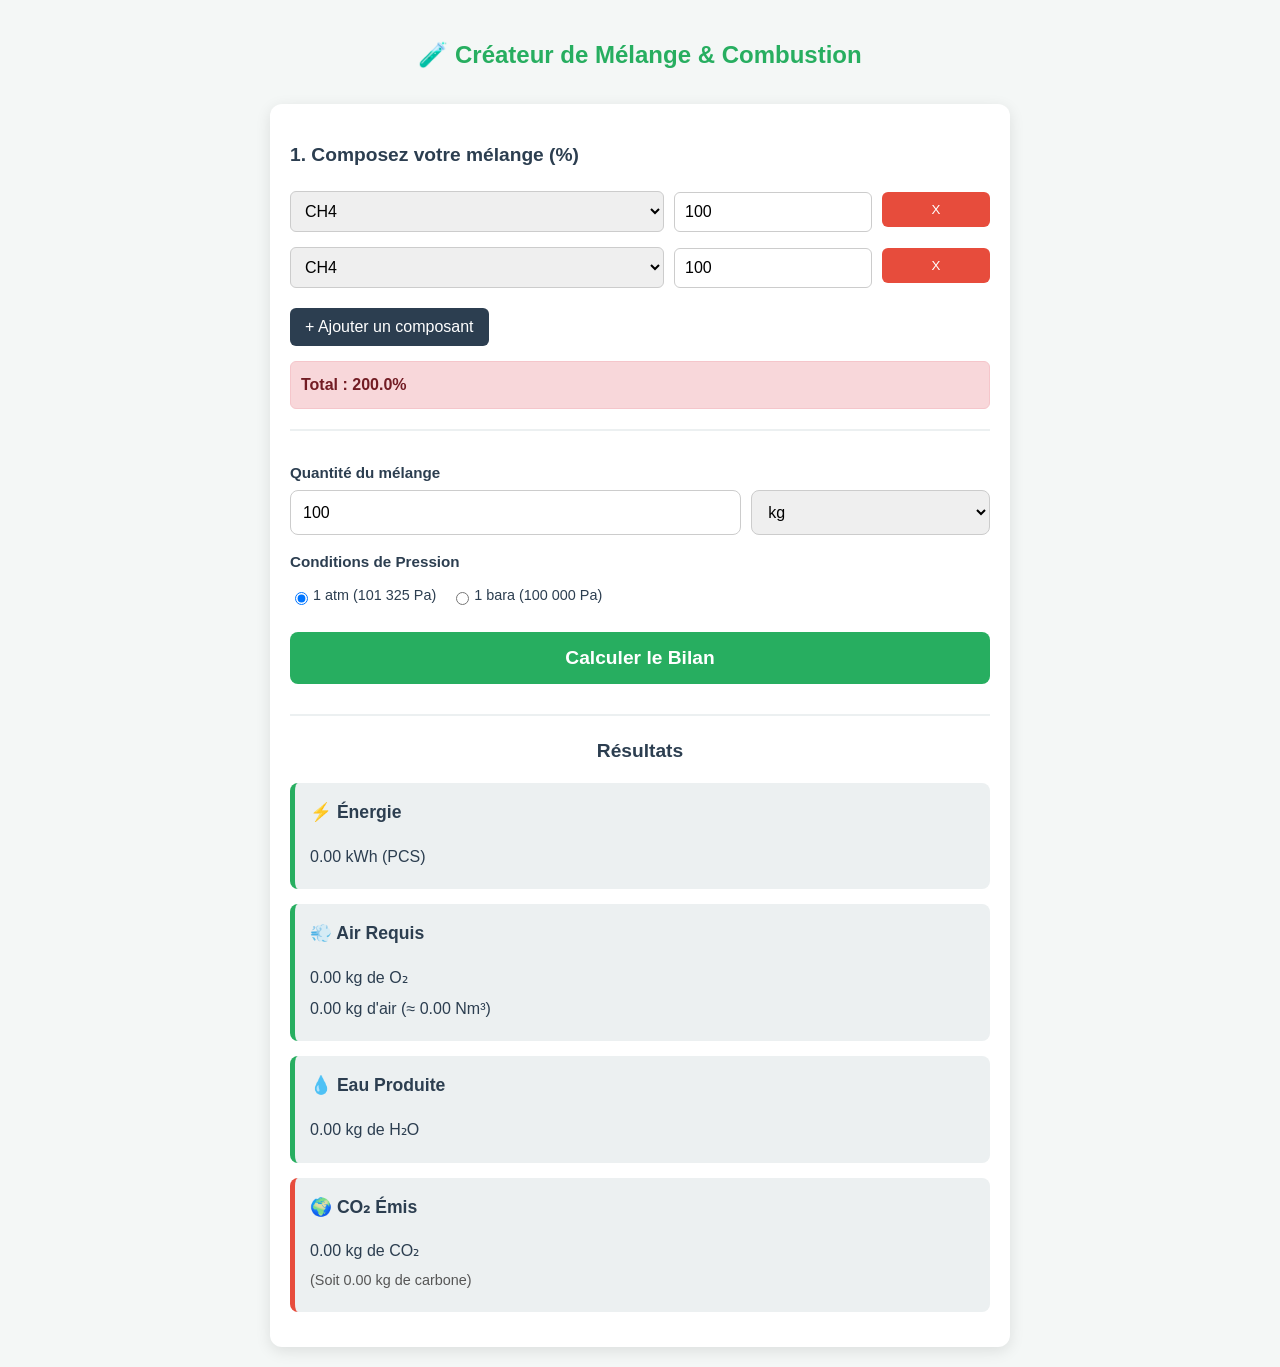
==== index.html @ 2db9e4bd "Add site — index.html, LICENSE (CC0), .nojekyll, README" ====
<!DOCTYPE html>
<!-- saved from url=(0073)file:///C:/Users/guyma/Downloads/deepseek_html_20260905_31a416%20(2).html -->
<html lang="fr"><head><meta http-equiv="Content-Type" content="text/html; charset=UTF-8">
    
    <meta name="viewport" content="width=device-width, initial-scale=1.0">
    <title>Créateur de Mélange &amp; Calculateur de Combustion</title>
    <style>
        :root {
            --bg-color: #f4f7f6;
            --primary-color: #2c3e50;
            --accent-color: #27ae60;
            --secondary-color: #ecf0f1;
            --error-color: #e74c3c;
            --warning-color: #f39c12;
        }
        body {
            font-family: 'Segoe UI', Tahoma, Geneva, Verdana, sans-serif;
            background-color: var(--bg-color);
            color: var(--primary-color);
            margin: 0;
            padding: 20px;
            line-height: 1.6;
        }
        h1 {
            text-align: center;
            font-size: 1.5em;
            margin-bottom: 30px;
            color: var(--accent-color);
        }
        .container {
            max-width: 700px;
            margin: 0 auto;
            background: #fff;
            padding: 20px;
            border-radius: 12px;
            box-shadow: 0 4px 15px rgba(0,0,0,0.1);
        }
        
        /* --- Section Création du Mélange --- */
        #section-melange {
            margin-bottom: 30px;
            padding-bottom: 20px;
            border-bottom: 2px solid var(--secondary-color);
        }
        .row-melange {
            display: flex;
            align-items: center;
            gap: 10px;
            margin-bottom: 10px;
        }
        .row-melange select {
            flex: 2;
            padding: 10px;
            border: 1px solid #ccc;
            border-radius: 6px;
        }
        .row-melange input {
            flex: 1;
            padding: 10px;
            border: 1px solid #ccc;
            border-radius: 6px;
        }
        .row-melange button {
            flex: 0.5;
            background-color: var(--error-color);
            color: white;
            border: none;
            border-radius: 6px;
            padding: 10px;
            cursor: pointer;
        }
        #btn-ajouter {
            background-color: var(--primary-color);
            color: white;
            border: none;
            border-radius: 6px;
            padding: 10px 15px;
            cursor: pointer;
            margin-top: 10px;
            width: auto;
            font-size: 1em;
        }
        #total-pourcentage {
            font-weight: bold;
            margin-top: 15px;
            padding: 10px;
            border-radius: 6px;
        }
        .ok { background-color: #d4edda; color: #155724; border: 1px solid #c3e6cb; }
        .erreur { background-color: #f8d7da; color: #721c24; border: 1px solid #f5c6cb; }
        .attention { background-color: #fff3cd; color: #856404; border: 1px solid #ffeeba; }

        /* --- Section Calcul --- */
        label {
            display: block;
            margin-top: 15px;
            font-weight: bold;
            font-size: 0.95em;
        }
        select, input {
            width: 100%;
            padding: 12px;
            margin-top: 5px;
            border: 1px solid #ccc;
            border-radius: 8px;
            font-size: 1em;
            box-sizing: border-box;
        }
        .input-group {
            display: flex;
            gap: 10px;
        }
        .input-group input {
            flex: 2;
        }
        .input-group select {
            flex: 1;
        }
        .radio-group {
            display: flex;
            gap: 15px;
            margin-top: 10px;
        }
        .radio-group label {
            display: flex;
            align-items: center;
            font-weight: normal;
            font-size: 0.9em;
            margin-top: 0;
        }
        .radio-group input {
            width: auto;
            margin-right: 5px;
        }
        .btn-calculer {
            width: 100%;
            padding: 15px;
            margin-top: 25px;
            background-color: var(--accent-color);
            color: white;
            border: none;
            border-radius: 8px;
            font-size: 1.2em;
            font-weight: bold;
            cursor: pointer;
            transition: background 0.3s;
        }
        .btn-calculer:hover {
            background-color: #219150;
        }
        #resultats {
            display: none;
            margin-top: 30px;
            padding-top: 20px;
            border-top: 2px solid var(--secondary-color);
        }
        .result-card {
            background: var(--secondary-color);
            padding: 15px;
            border-radius: 8px;
            margin-bottom: 15px;
            border-left: 5px solid var(--accent-color);
        }
        .result-card p {
            margin: 5px 0;
        }
        .result-card h3 {
            margin-top: 0;
            color: var(--primary-color);
            font-size: 1.1em;
        }
        .error {
            color: var(--error-color);
            font-weight: bold;
            margin-top: 15px;
        }
    </style>
</head>
<body>

    <h1>🧪 Créateur de Mélange &amp; Combustion</h1>
    <div class="container">

        <!-- ÉTAPE 1 : CREATION DU MELANGE -->
        <div id="section-melange">
            <h2 style="font-size: 1.2em; margin-bottom: 15px;">1. Composez votre mélange (%)</h2>
            
            <div id="liste-melange"><div class="row-melange">
                <select onchange="majTotal()"><option value="H2">H2</option><option value="CH4" selected="">CH4</option><option value="C2H4">C2H4</option><option value="C2H6">C2H6</option><option value="C3H6">C3H6</option><option value="C3H8">C3H8</option><option value="C4H8">C4H8</option><option value="C4H10">C4H10</option><option value="C5H12">C5H12</option><option value="CO">CO</option><option value="O2">O2</option><option value="CO2">CO2</option><option value="N2">N2</option></select>
                <input type="number" step="0.1" value="100" oninput="majTotal()">
                <button onclick="supprimerLigne(this)">X</button>
            </div></div>

            <!-- CORRECTION ICI : Ajout de onclick="ajouterLigne()" -->
            <button id="btn-ajouter" onclick="ajouterLigne()">+ Ajouter un composant</button>

            <div id="total-pourcentage" class="ok">Total : 100.0%</div>
        </div>

        <!-- ÉTAPE 2 : CALCUL -->
        <label for="quantite">Quantité du mélange</label>
        <div class="input-group">
            <input type="number" id="quantite" value="100" placeholder="Entrez une valeur">
            <select id="unite">
                <option value="kg">kg</option>
                <option value="Nm3">Nm³</option>
                <option value="kWh">kWh</option>
            </select>
        </div>

        <label>Conditions de Pression</label>
        <div class="radio-group">
            <label><input type="radio" name="pression" value="1" checked=""> 1 atm (101 325 Pa)</label>
            <label><input type="radio" name="pression" value="2"> 1 bara (100 000 Pa)</label>
        </div>

        <button class="btn-calculer" onclick="calculer()">Calculer le Bilan</button>

        <div id="resultats" style="display: block;">
            <h2 style="text-align:center; font-size:1.2em; margin-top:0;">Résultats</h2>
            
            <div class="result-card">
                <h3>⚡ Énergie</h3>
                <p id="res-energie">0.00 kWh (PCS)</p>
            </div>

            <div class="result-card">
                <h3>💨 Air Requis</h3>
                <p id="res-o2">0.00 kg de O₂</p>
                <p id="res-air">0.00 kg d'air (≈ 0.00 Nm³)</p>
            </div>

            <div class="result-card">
                <h3>💧 Eau Produite</h3>
                <p id="res-h2o">0.00 kg de H₂O</p>
            </div>

            <div class="result-card" style="border-left-color: #e74c3c;">
                <h3>🌍 CO₂ Émis</h3>
                <p id="res-co2">0.00 kg de CO₂</p>
                <p style="font-size: 0.9em; color: #555;" id="res-carbone">(Soit 0.00 kg de carbone)</p>
            </div>
        </div>
        <div id="message-erreur" class="error"></div>

    </div>

    <script>
        // ==========================================
        // DONNÉES DES ESPÈCES
        // ==========================================
        const ESPECES = {
            "H2":  { M: 2.016, PCS: 285.8, PCI: 241.8, nO2: 0.5, nCO2: 0, nH2O: 1 },
            "CH4": { M: 16.043, PCS: 891.0, PCI: 802.3, nO2: 2, nCO2: 1, nH2O: 2 },
            "C2H4":{ M: 28.054, PCS: 1411.0, PCI: 1323.0, nO2: 3, nCO2: 2, nH2O: 2 },
            "C2H6":{ M: 30.070, PCS: 1560.0, PCI: 1428.0, nO2: 3.5, nCO2: 2, nH2O: 3 },
            "C3H6":{ M: 42.081, PCS: 2058.0, PCI: 1926.0, nO2: 4.5, nCO2: 3, nH2O: 3 },
            "C3H8":{ M: 44.097, PCS: 2220.0, PCI: 2043.0, nO2: 5, nCO2: 3, nH2O: 4 },
            "C4H8":{ M: 56.108, PCS: 2718.0, PCI: 2542.0, nO2: 6, nCO2: 4, nH2O: 4 },
            "C4H10":{M: 58.124, PCS: 2877.0, PCI: 2657.0, nO2: 6.5, nCO2: 4, nH2O: 5 },
            "C5H12":{M: 72.151, PCS: 3509.0, PCI: 3241.0, nO2: 8, nCO2: 5, nH2O: 6 },
            "CO":   { M: 28.010, PCS: 283.0, PCI: 283.0, nO2: 0.5, nCO2: 1, nH2O: 0 },
            "O2":   { M: 32.000, PCS: 0, PCI: 0, nO2: 0, nCO2: 0, nH2O: 0 },
            "CO2":  { M: 44.010, PCS: 0, PCI: 0, nO2: 0, nCO2: 0, nH2O: 0 },
            "N2":   { M: 28.014, PCS: 0, PCI: 0, nO2: 0, nCO2: 0, nH2O: 0 }
        };

        const CONSTANTES = {
            R: 8.314,
            T: 273.15,
            M_H2O: 18.015,
            M_CO2: 44.010,
            M_C: 12.011,
            M_O2: 32.000,
            O2_AIR: 0.2095
        };

        let melangeActuel = []; // Contient les composants ajoutés : {espece: "CH4", pourcentage: 100}

        // Initialisation de l'interface
        window.onload = function() {
            // Ajoute une première ligne par défaut à 100%
            ajouterLigne("CH4", 100);
        };

        // CORRECTION ICI : Si aucun paramètre n'est passé, on ajoute une ligne à 0%
        function ajouterLigne(espece = "CH4", pourcentage = 0) {
            let div = document.createElement("div");
            div.className = "row-melange";
            
            let selectHTML = `<select onchange="majTotal()">`;
            for (let nom in ESPECES) {
                let selected = (nom === espece) ? "selected" : "";
                selectHTML += `<option value="${nom}" ${selected}>${nom}</option>`;
            }
            selectHTML += `</select>`;

            div.innerHTML = `
                ${selectHTML}
                <input type="number" step="0.1" value="${pourcentage}" oninput="majTotal()">
                <button onclick="supprimerLigne(this)">X</button>
            `;
            document.getElementById('liste-melange').appendChild(div);
            
            // Stockage en mémoire
            melangeActuel.push({ espece: espece, pourcentage: parseFloat(pourcentage) });
            majTotal();
        }

        function supprimerLigne(btn) {
            let div = btn.parentElement;
            let index = Array.from(div.parentElement.children).indexOf(div);
            melangeActuel.splice(index, 1);
            div.remove();
            majTotal();
        }

        function majTotal() {
            let total = 0;
            let lignes = document.querySelectorAll('.row-melange');
            
            // Mise à jour du tableau melangeActuel en fonction de l'UI
            melangeActuel = [];
            lignes.forEach(ligne => {
                let espece = ligne.querySelector('select').value;
                let pourcentage = parseFloat(ligne.querySelector('input').value) || 0;
                melangeActuel.push({ espece, pourcentage });
                total += pourcentage;
            });

            let divTotal = document.getElementById('total-pourcentage');
            divTotal.innerText = `Total : ${total.toFixed(1)}%`;

            if (Math.abs(total - 100) < 0.01) {
                divTotal.className = "ok";
            } else {
                divTotal.className = total > 100 ? "erreur" : "attention";
            }
        }

        // ==========================================
        // LOGIQUE DE CALCUL
        // ==========================================
        function calculer() {
            document.getElementById('message-erreur').innerText = "";
            let total = 0;
            melangeActuel.forEach(comp => total += comp.pourcentage);

            // Vérification stricte des 100%
            if (Math.abs(total - 100) > 0.01) {
                document.getElementById('message-erreur').innerText = "Erreur : Le total du mélange doit être exactement à 100%.";
                return;
            }

            let quantite = parseFloat(document.getElementById('quantite').value);
            let unite = document.getElementById('unite').value;
            let pressionChoice = document.querySelector('input[name="pression"]:checked').value;

            if (isNaN(quantite) || quantite <= 0) {
                document.getElementById('message-erreur').innerText = "Veuillez entrer une quantité valide.";
                return;
            }

            // 1. Calcul des propriétés du mélange
            let M = 0; // Masse molaire moyenne g/mol
            let PCS = 0; // kJ/mol
            let PCI = 0; // kJ/mol
            let nH2O = 0;
            let nO2 = 0, nCO2 = 0;

            melangeActuel.forEach(comp => {
                let x = comp.pourcentage / 100;
                let espece = ESPECES[comp.espece];
                M += x * espece.M;
                PCS += x * espece.PCS;
                PCI += x * espece.PCI;
                nH2O += x * espece.nH2O;
                nO2 += x * espece.nO2;
                nCO2 += x * espece.nCO2;
            });

            // 2. Masse volumique selon pression
            let P = (pressionChoice === "1") ? 101325 : 100000;
            let rho = (M * P) / (CONSTANTES.R * CONSTANTES.T * 1000);

            // 3. Conversion quantité en kg
            let masseKg;
            if (unite === "kg") {
                masseKg = quantite;
            } else if (unite === "Nm3") {
                masseKg = quantite * rho;
            } else if (unite === "kWh") {
                let energieParKg = (PCS / M) * 1000; // kJ/kg
                masseKg = (quantite * 3600) / energieParKg;
            }

            // 4. Calcul des moles de mélange
            let molesMelange = (masseKg * 1000) / M;

            // 5. Stœchiométrie (en moles)
            let molesO2 = molesMelange * nO2;
            let molesCO2 = molesMelange * nCO2;
            let molesH2O = molesMelange * nH2O;

            // 6. Masses (kg)
            let masseO2 = (molesO2 * CONSTANTES.M_O2) / 1000;
            let masseCO2 = (molesCO2 * CONSTANTES.M_CO2) / 1000;
            let masseH2O = (molesH2O * CONSTANTES.M_H2O) / 1000;
            let masseC = (molesCO2 * CONSTANTES.M_C) / 1000;

            // 7. Énergie
            let energieKWh = (molesMelange * PCS) / 3600;

            // 8. Air requis
            let masseAir = masseO2 / CONSTANTES.O2_AIR;
            let volumeAirNm3 = masseAir / 1.293;

            // 9. Affichage des résultats
            document.getElementById('res-energie').innerText = `${energieKWh.toFixed(2)} kWh (PCS)`;
            document.getElementById('res-o2').innerText = `${masseO2.toFixed(2)} kg de O₂`;
            document.getElementById('res-air').innerText = `${masseAir.toFixed(2)} kg d'air (≈ ${volumeAirNm3.toFixed(2)} Nm³)`;
            document.getElementById('res-h2o').innerText = `${masseH2O.toFixed(2)} kg de H₂O`;
            document.getElementById('res-co2').innerText = `${masseCO2.toFixed(2)} kg de CO₂`;
            document.getElementById('res-carbone').innerText = `(Soit ${masseC.toFixed(2)} kg de carbone)`;

            document.getElementById('resultats').style.display = "block";
        }
    </script>

</body></html>
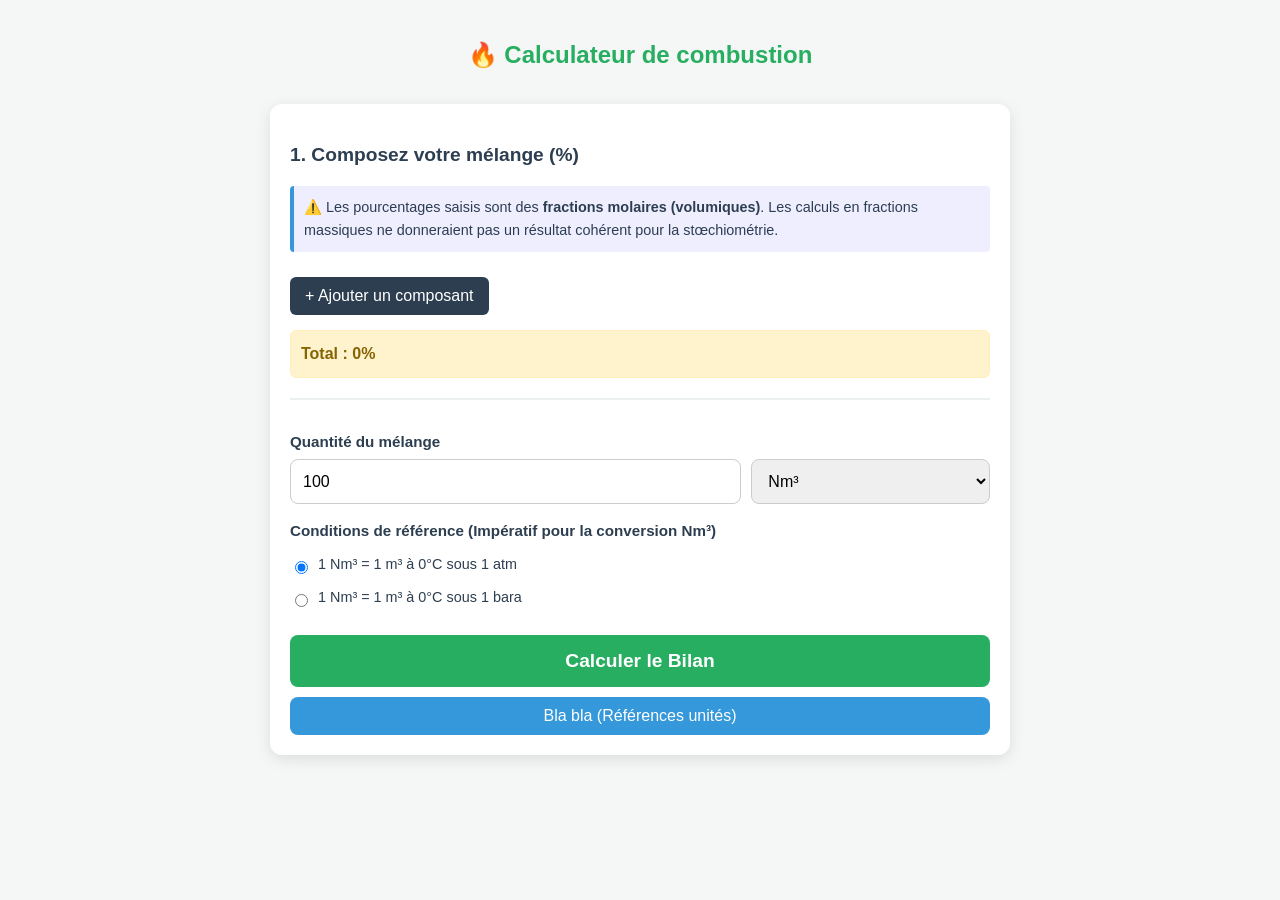
==== commit 34b8b6f1: "Replace root and project pages with updated combustion calculator" ====
--- a/index.html
+++ b/index.html
@@ -1,9 +1,9 @@
 <!DOCTYPE html>
-<!-- saved from url=(0073)file:///C:/Users/guyma/Downloads/deepseek_html_20260905_31a416%20(2).html -->
-<html lang="fr"><head><meta http-equiv="Content-Type" content="text/html; charset=UTF-8">
-    
+<html lang="fr">
+<head>
+    <meta charset="UTF-8">
     <meta name="viewport" content="width=device-width, initial-scale=1.0">
-    <title>Créateur de Mélange &amp; Calculateur de Combustion</title>
+    <title>Calculateur de combustion</title>
     <style>
         :root {
             --bg-color: #f4f7f6;
@@ -42,6 +42,14 @@
             padding-bottom: 20px;
             border-bottom: 2px solid var(--secondary-color);
         }
+        .note {
+            background: #eef;
+            border-left: 4px solid #3498db;
+            padding: 10px;
+            margin-bottom: 15px;
+            font-size: 0.9em;
+            border-radius: 4px;
+        }
         .row-melange {
             display: flex;
             align-items: center;
@@ -118,7 +126,8 @@
         }
         .radio-group {
             display: flex;
-            gap: 15px;
+            flex-direction: column;
+            gap: 10px;
             margin-top: 10px;
         }
         .radio-group label {
@@ -127,10 +136,11 @@
             font-weight: normal;
             font-size: 0.9em;
             margin-top: 0;
+            cursor: pointer;
         }
         .radio-group input {
             width: auto;
-            margin-right: 5px;
+            margin-right: 10px;
         }
         .btn-calculer {
             width: 100%;
@@ -148,6 +158,21 @@
         .btn-calculer:hover {
             background-color: #219150;
         }
+        .btn-blabla {
+            width: 100%;
+            padding: 10px;
+            margin-top: 10px;
+            background-color: #3498db;
+            color: white;
+            border: none;
+            border-radius: 8px;
+            font-size: 1em;
+            cursor: pointer;
+        }
+        .btn-blabla:hover {
+            background-color: #2980b9;
+        }
+        
         #resultats {
             display: none;
             margin-top: 30px;
@@ -174,27 +199,40 @@
             font-weight: bold;
             margin-top: 15px;
         }
+        
+        #blabla {
+            display: none;
+            margin-top: 20px;
+            padding: 15px;
+            background: #f9f9f9;
+            border: 1px solid #ddd;
+            border-radius: 8px;
+            font-size: 0.9em;
+            max-height: 400px;
+            overflow-y: auto;
+            white-space: pre-wrap;
+        }
     </style>
 </head>
 <body>
 
-    <h1>🧪 Créateur de Mélange &amp; Combustion</h1>
+    <h1>🔥 Calculateur de combustion</h1>
     <div class="container">
 
         <!-- ÉTAPE 1 : CREATION DU MELANGE -->
         <div id="section-melange">
             <h2 style="font-size: 1.2em; margin-bottom: 15px;">1. Composez votre mélange (%)</h2>
             
-            <div id="liste-melange"><div class="row-melange">
-                <select onchange="majTotal()"><option value="H2">H2</option><option value="CH4" selected="">CH4</option><option value="C2H4">C2H4</option><option value="C2H6">C2H6</option><option value="C3H6">C3H6</option><option value="C3H8">C3H8</option><option value="C4H8">C4H8</option><option value="C4H10">C4H10</option><option value="C5H12">C5H12</option><option value="CO">CO</option><option value="O2">O2</option><option value="CO2">CO2</option><option value="N2">N2</option></select>
-                <input type="number" step="0.1" value="100" oninput="majTotal()">
-                <button onclick="supprimerLigne(this)">X</button>
-            </div></div>
-
-            <!-- CORRECTION ICI : Ajout de onclick="ajouterLigne()" -->
+            <!-- Note importante -->
+            <div class="note">
+                ⚠️ Les pourcentages saisis sont des <strong>fractions molaires (volumiques)</strong>. Les calculs en fractions massiques ne donneraient pas un résultat cohérent pour la stœchiométrie.
+            </div>
+
+            <div id="liste-melange"></div>
+
             <button id="btn-ajouter" onclick="ajouterLigne()">+ Ajouter un composant</button>
 
-            <div id="total-pourcentage" class="ok">Total : 100.0%</div>
+            <div id="total-pourcentage" class="attention">Total : 0%</div>
         </div>
 
         <!-- ÉTAPE 2 : CALCUL -->
@@ -203,228 +241,70 @@
             <input type="number" id="quantite" value="100" placeholder="Entrez une valeur">
             <select id="unite">
                 <option value="kg">kg</option>
-                <option value="Nm3">Nm³</option>
+                <!-- On sélectionne Nm3 par défaut -->
+                <option value="Nm3" selected>Nm³</option>
                 <option value="kWh">kWh</option>
             </select>
         </div>
 
-        <label>Conditions de Pression</label>
+        <!-- Définitions exactes des unités -->
+        <label>Conditions de référence (Impératif pour la conversion Nm³)</label>
         <div class="radio-group">
-            <label><input type="radio" name="pression" value="1" checked=""> 1 atm (101 325 Pa)</label>
-            <label><input type="radio" name="pression" value="2"> 1 bara (100 000 Pa)</label>
+            <label><input type="radio" name="pression" value="1" checked> 1 Nm³ = 1 m³ à 0°C sous 1 atm</label>
+            <label><input type="radio" name="pression" value="2"> 1 Nm³ = 1 m³ à 0°C sous 1 bara</label>
         </div>
 
         <button class="btn-calculer" onclick="calculer()">Calculer le Bilan</button>
-
-        <div id="resultats" style="display: block;">
+        <button class="btn-blabla" onclick="toggleBlaBla()">Bla bla (Références unités)</button>
+
+        <div id="blabla">
+<strong>Définitions des unités :</strong>
+- Pascal (Pa) : unité du système international (SI) pour mesurer la pression.
+- Bar : unité de pression qui équivaut à 100 000 Pa.
+- Absolute bar (bara) : unité de mesure de la pression qui équivaut à 100 000 Pa; mesurée à partir du vide, comme le pascal.
+- Bar gauge (barg) : unité de mesure de la pression qui équivaut à 100 000 Pa; mesurée à partir de la pression atmosphérique.
+- Atmosphère (atm) : équivaut à environ 101 325 Pa ou 1,01325 bara.
+- Normomètre cube (Nm³) : Volume de gaz de 1 m³ mesuré à des températures et pressions variables.
+  Norme IUPAC (1970) : 1 Nm³ = 1 m³ à une pression de 100 kPa et une température de 298,15K (25 °C)
+  Norme ISO2533 (1975) : 1 Nm³ = 1 m³ à une pression de 1 atm et une température de 288,15 K(15 °C)
+  Norme DIN1343 (1981) : 1 Nm³ = 1 m³ à une pression de 1 atm et une température de 273,15 K(0 °C)
+  Norme IUPAC (STP) (1980) : 1 Nm³ = 1 m³ à une pression de 100 kPa et une température de 273,15K (0 °C)
+  
+<strong>PCS & PCI</strong>
+Le PCS, Pouvoir Calorifique Supérieur, est la mesure de l'énergie potentielle de combustion d'un carburant.
+Le PCS représente 100% du potentiel thermique d'un générateur thermique à gaz.
+Au vingtième siècle, l'objectif d'avoir un rendement de 100% n'a pas été considéré comme un bon argument de vente pour la production de chaleur. On a créé le PCI, une mesure plus facilement accessible.
+Dans les faits, le PCI ne correspond à rien de physique, c'est une vue de l'esprit.
+On a maintenant des chaudières à condensation dont le rendement, mesuré par rapport au PCI, dépasse les 100%, ce qui est absurde techniquement, l'existence du PCI n'est donc pas une nécessité technique !
+Pour tout mélange de gaz, la différence entre PCS et PCI est une constante (à pression, volume et température constante); donc, lire le PCI c'est comme décaler le cadran de lecture du PCS pour avoir une mesure inférieure. La mesure est fausse, mais comme l'erreur est toujours la même, bien que tous les résultats ont un facteur d'erreur ils restent cohérents entre eux et cela permet de faire du commerce de combustibles.
+PCI = PCS - n * Lv
+La différence entre PCS et PCI réside dans la prise en compte ou non de la chaleur latente de vaporisation de l'eau.
+
+<strong>Calcul de la chaleur latente (Lv) pour 1 kg d'eau à 25°C sous 100 000 Pa :</strong>
+Température initiale : Ti = 25°C
+Température finale (ébullition) : Tf = 100°C
+Chauffage : Q_chauffage = 1 kg * 4.18 kJ/(kg·°C) * (100 - 25) = 313.5 kJ
+Vaporisation : Q_vaporisation = Lv = 2260 kJ/kg
+Énergie totale : Q_totale = 313.5 kJ + 2260 kJ = 2573.5 kJ
+<strong>Pour chauffer 1 kg d'eau de 25°C à 100°C et la vaporiser, il faut environ 2573.5 kJ d'énergie. On observe qu'il faut 313.5 kJ pour l'augmentation de chaleur et 2260 kJ pour la transition de phase qu'est la vaporisation.</strong>
+        </div>
+
+        <div id="resultats">
             <h2 style="text-align:center; font-size:1.2em; margin-top:0;">Résultats</h2>
             
+            <!-- Masse volumique du mélange -->
+            <div class="result-card" style="border-left-color: #f39c12;">
+                <h3>📊 Masse volumique du mélange</h3>
+                <p id="res-rho"></p>
+            </div>
+
             <div class="result-card">
                 <h3>⚡ Énergie</h3>
-                <p id="res-energie">0.00 kWh (PCS)</p>
+                <p id="res-energie"></p>
             </div>
 
             <div class="result-card">
                 <h3>💨 Air Requis</h3>
-                <p id="res-o2">0.00 kg de O₂</p>
-                <p id="res-air">0.00 kg d'air (≈ 0.00 Nm³)</p>
-            </div>
-
-            <div class="result-card">
-                <h3>💧 Eau Produite</h3>
-                <p id="res-h2o">0.00 kg de H₂O</p>
-            </div>
-
-            <div class="result-card" style="border-left-color: #e74c3c;">
-                <h3>🌍 CO₂ Émis</h3>
-                <p id="res-co2">0.00 kg de CO₂</p>
-                <p style="font-size: 0.9em; color: #555;" id="res-carbone">(Soit 0.00 kg de carbone)</p>
-            </div>
-        </div>
-        <div id="message-erreur" class="error"></div>
-
-    </div>
-
-    <script>
-        // ==========================================
-        // DONNÉES DES ESPÈCES
-        // ==========================================
-        const ESPECES = {
-            "H2":  { M: 2.016, PCS: 285.8, PCI: 241.8, nO2: 0.5, nCO2: 0, nH2O: 1 },
-            "CH4": { M: 16.043, PCS: 891.0, PCI: 802.3, nO2: 2, nCO2: 1, nH2O: 2 },
-            "C2H4":{ M: 28.054, PCS: 1411.0, PCI: 1323.0, nO2: 3, nCO2: 2, nH2O: 2 },
-            "C2H6":{ M: 30.070, PCS: 1560.0, PCI: 1428.0, nO2: 3.5, nCO2: 2, nH2O: 3 },
-            "C3H6":{ M: 42.081, PCS: 2058.0, PCI: 1926.0, nO2: 4.5, nCO2: 3, nH2O: 3 },
-            "C3H8":{ M: 44.097, PCS: 2220.0, PCI: 2043.0, nO2: 5, nCO2: 3, nH2O: 4 },
-            "C4H8":{ M: 56.108, PCS: 2718.0, PCI: 2542.0, nO2: 6, nCO2: 4, nH2O: 4 },
-            "C4H10":{M: 58.124, PCS: 2877.0, PCI: 2657.0, nO2: 6.5, nCO2: 4, nH2O: 5 },
-            "C5H12":{M: 72.151, PCS: 3509.0, PCI: 3241.0, nO2: 8, nCO2: 5, nH2O: 6 },
-            "CO":   { M: 28.010, PCS: 283.0, PCI: 283.0, nO2: 0.5, nCO2: 1, nH2O: 0 },
-            "O2":   { M: 32.000, PCS: 0, PCI: 0, nO2: 0, nCO2: 0, nH2O: 0 },
-            "CO2":  { M: 44.010, PCS: 0, PCI: 0, nO2: 0, nCO2: 0, nH2O: 0 },
-            "N2":   { M: 28.014, PCS: 0, PCI: 0, nO2: 0, nCO2: 0, nH2O: 0 }
-        };
-
-        const CONSTANTES = {
-            R: 8.314,
-            T: 273.15,
-            M_H2O: 18.015,
-            M_CO2: 44.010,
-            M_C: 12.011,
-            M_O2: 32.000,
-            O2_AIR: 0.2095
-        };
-
-        let melangeActuel = []; // Contient les composants ajoutés : {espece: "CH4", pourcentage: 100}
-
-        // Initialisation de l'interface
-        window.onload = function() {
-            // Ajoute une première ligne par défaut à 100%
-            ajouterLigne("CH4", 100);
-        };
-
-        // CORRECTION ICI : Si aucun paramètre n'est passé, on ajoute une ligne à 0%
-        function ajouterLigne(espece = "CH4", pourcentage = 0) {
-            let div = document.createElement("div");
-            div.className = "row-melange";
-            
-            let selectHTML = `<select onchange="majTotal()">`;
-            for (let nom in ESPECES) {
-                let selected = (nom === espece) ? "selected" : "";
-                selectHTML += `<option value="${nom}" ${selected}>${nom}</option>`;
-            }
-            selectHTML += `</select>`;
-
-            div.innerHTML = `
-                ${selectHTML}
-                <input type="number" step="0.1" value="${pourcentage}" oninput="majTotal()">
-                <button onclick="supprimerLigne(this)">X</button>
-            `;
-            document.getElementById('liste-melange').appendChild(div);
-            
-            // Stockage en mémoire
-            melangeActuel.push({ espece: espece, pourcentage: parseFloat(pourcentage) });
-            majTotal();
-        }
-
-        function supprimerLigne(btn) {
-            let div = btn.parentElement;
-            let index = Array.from(div.parentElement.children).indexOf(div);
-            melangeActuel.splice(index, 1);
-            div.remove();
-            majTotal();
-        }
-
-        function majTotal() {
-            let total = 0;
-            let lignes = document.querySelectorAll('.row-melange');
-            
-            // Mise à jour du tableau melangeActuel en fonction de l'UI
-            melangeActuel = [];
-            lignes.forEach(ligne => {
-                let espece = ligne.querySelector('select').value;
-                let pourcentage = parseFloat(ligne.querySelector('input').value) || 0;
-                melangeActuel.push({ espece, pourcentage });
-                total += pourcentage;
-            });
-
-            let divTotal = document.getElementById('total-pourcentage');
-            divTotal.innerText = `Total : ${total.toFixed(1)}%`;
-
-            if (Math.abs(total - 100) < 0.01) {
-                divTotal.className = "ok";
-            } else {
-                divTotal.className = total > 100 ? "erreur" : "attention";
-            }
-        }
-
-        // ==========================================
-        // LOGIQUE DE CALCUL
-        // ==========================================
-        function calculer() {
-            document.getElementById('message-erreur').innerText = "";
-            let total = 0;
-            melangeActuel.forEach(comp => total += comp.pourcentage);
-
-            // Vérification stricte des 100%
-            if (Math.abs(total - 100) > 0.01) {
-                document.getElementById('message-erreur').innerText = "Erreur : Le total du mélange doit être exactement à 100%.";
-                return;
-            }
-
-            let quantite = parseFloat(document.getElementById('quantite').value);
-            let unite = document.getElementById('unite').value;
-            let pressionChoice = document.querySelector('input[name="pression"]:checked').value;
-
-            if (isNaN(quantite) || quantite <= 0) {
-                document.getElementById('message-erreur').innerText = "Veuillez entrer une quantité valide.";
-                return;
-            }
-
-            // 1. Calcul des propriétés du mélange
-            let M = 0; // Masse molaire moyenne g/mol
-            let PCS = 0; // kJ/mol
-            let PCI = 0; // kJ/mol
-            let nH2O = 0;
-            let nO2 = 0, nCO2 = 0;
-
-            melangeActuel.forEach(comp => {
-                let x = comp.pourcentage / 100;
-                let espece = ESPECES[comp.espece];
-                M += x * espece.M;
-                PCS += x * espece.PCS;
-                PCI += x * espece.PCI;
-                nH2O += x * espece.nH2O;
-                nO2 += x * espece.nO2;
-                nCO2 += x * espece.nCO2;
-            });
-
-            // 2. Masse volumique selon pression
-            let P = (pressionChoice === "1") ? 101325 : 100000;
-            let rho = (M * P) / (CONSTANTES.R * CONSTANTES.T * 1000);
-
-            // 3. Conversion quantité en kg
-            let masseKg;
-            if (unite === "kg") {
-                masseKg = quantite;
-            } else if (unite === "Nm3") {
-                masseKg = quantite * rho;
-            } else if (unite === "kWh") {
-                let energieParKg = (PCS / M) * 1000; // kJ/kg
-                masseKg = (quantite * 3600) / energieParKg;
-            }
-
-            // 4. Calcul des moles de mélange
-            let molesMelange = (masseKg * 1000) / M;
-
-            // 5. Stœchiométrie (en moles)
-            let molesO2 = molesMelange * nO2;
-            let molesCO2 = molesMelange * nCO2;
-            let molesH2O = molesMelange * nH2O;
-
-            // 6. Masses (kg)
-            let masseO2 = (molesO2 * CONSTANTES.M_O2) / 1000;
-            let masseCO2 = (molesCO2 * CONSTANTES.M_CO2) / 1000;
-            let masseH2O = (molesH2O * CONSTANTES.M_H2O) / 1000;
-            let masseC = (molesCO2 * CONSTANTES.M_C) / 1000;
-
-            // 7. Énergie
-            let energieKWh = (molesMelange * PCS) / 3600;
-
-            // 8. Air requis
-            let masseAir = masseO2 / CONSTANTES.O2_AIR;
-            let volumeAirNm3 = masseAir / 1.293;
-
-            // 9. Affichage des résultats
-            document.getElementById('res-energie').innerText = `${energieKWh.toFixed(2)} kWh (PCS)`;
-            document.getElementById('res-o2').innerText = `${masseO2.toFixed(2)} kg de O₂`;
-            document.getElementById('res-air').innerText = `${masseAir.toFixed(2)} kg d'air (≈ ${volumeAirNm3.toFixed(2)} Nm³)`;
-            document.getElementById('res-h2o').innerText = `${masseH2O.toFixed(2)} kg de H₂O`;
-            document.getElementById('res-co2').innerText = `${masseCO2.toFixed(2)} kg de CO₂`;
-            document.getElementById('res-carbone').innerText = `(Soit ${masseC.toFixed(2)} kg de carbone)`;
-
-            document.getElementById('resultats').style.display = "block";
-        }
-    </script>
-
-</body></html>
+                <p id="res-o2"></p>
+                <p id="res-air"></p>
+                <p id="res-air-vol" style="font-size: 0.9em; color: #555;
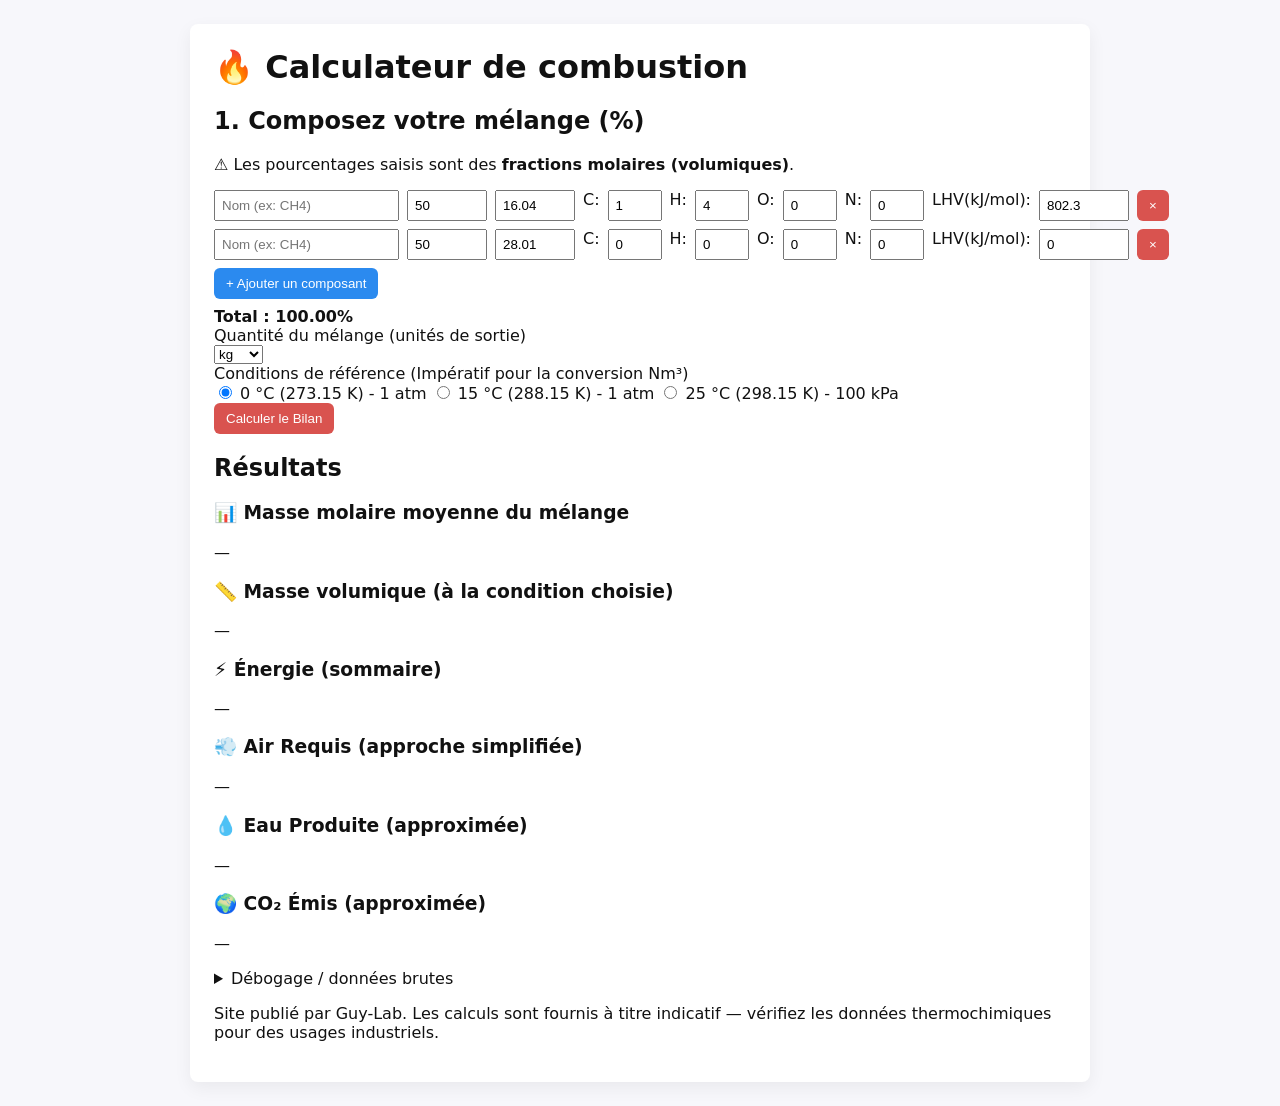
==== commit b5256cf9: "Add index.html, CSS, and JS for combustion calculator (interactive)" ====
--- a/index.html
+++ b/index.html
@@ -1,310 +1,77 @@
-<!DOCTYPE html>
+<!doctype html>
 <html lang="fr">
 <head>
-    <meta charset="UTF-8">
-    <meta name="viewport" content="width=device-width, initial-scale=1.0">
-    <title>Calculateur de combustion</title>
-    <style>
-        :root {
-            --bg-color: #f4f7f6;
-            --primary-color: #2c3e50;
-            --accent-color: #27ae60;
-            --secondary-color: #ecf0f1;
-            --error-color: #e74c3c;
-            --warning-color: #f39c12;
-        }
-        body {
-            font-family: 'Segoe UI', Tahoma, Geneva, Verdana, sans-serif;
-            background-color: var(--bg-color);
-            color: var(--primary-color);
-            margin: 0;
-            padding: 20px;
-            line-height: 1.6;
-        }
-        h1 {
-            text-align: center;
-            font-size: 1.5em;
-            margin-bottom: 30px;
-            color: var(--accent-color);
-        }
-        .container {
-            max-width: 700px;
-            margin: 0 auto;
-            background: #fff;
-            padding: 20px;
-            border-radius: 12px;
-            box-shadow: 0 4px 15px rgba(0,0,0,0.1);
-        }
-        
-        /* --- Section Création du Mélange --- */
-        #section-melange {
-            margin-bottom: 30px;
-            padding-bottom: 20px;
-            border-bottom: 2px solid var(--secondary-color);
-        }
-        .note {
-            background: #eef;
-            border-left: 4px solid #3498db;
-            padding: 10px;
-            margin-bottom: 15px;
-            font-size: 0.9em;
-            border-radius: 4px;
-        }
-        .row-melange {
-            display: flex;
-            align-items: center;
-            gap: 10px;
-            margin-bottom: 10px;
-        }
-        .row-melange select {
-            flex: 2;
-            padding: 10px;
-            border: 1px solid #ccc;
-            border-radius: 6px;
-        }
-        .row-melange input {
-            flex: 1;
-            padding: 10px;
-            border: 1px solid #ccc;
-            border-radius: 6px;
-        }
-        .row-melange button {
-            flex: 0.5;
-            background-color: var(--error-color);
-            color: white;
-            border: none;
-            border-radius: 6px;
-            padding: 10px;
-            cursor: pointer;
-        }
-        #btn-ajouter {
-            background-color: var(--primary-color);
-            color: white;
-            border: none;
-            border-radius: 6px;
-            padding: 10px 15px;
-            cursor: pointer;
-            margin-top: 10px;
-            width: auto;
-            font-size: 1em;
-        }
-        #total-pourcentage {
-            font-weight: bold;
-            margin-top: 15px;
-            padding: 10px;
-            border-radius: 6px;
-        }
-        .ok { background-color: #d4edda; color: #155724; border: 1px solid #c3e6cb; }
-        .erreur { background-color: #f8d7da; color: #721c24; border: 1px solid #f5c6cb; }
-        .attention { background-color: #fff3cd; color: #856404; border: 1px solid #ffeeba; }
-
-        /* --- Section Calcul --- */
-        label {
-            display: block;
-            margin-top: 15px;
-            font-weight: bold;
-            font-size: 0.95em;
-        }
-        select, input {
-            width: 100%;
-            padding: 12px;
-            margin-top: 5px;
-            border: 1px solid #ccc;
-            border-radius: 8px;
-            font-size: 1em;
-            box-sizing: border-box;
-        }
-        .input-group {
-            display: flex;
-            gap: 10px;
-        }
-        .input-group input {
-            flex: 2;
-        }
-        .input-group select {
-            flex: 1;
-        }
-        .radio-group {
-            display: flex;
-            flex-direction: column;
-            gap: 10px;
-            margin-top: 10px;
-        }
-        .radio-group label {
-            display: flex;
-            align-items: center;
-            font-weight: normal;
-            font-size: 0.9em;
-            margin-top: 0;
-            cursor: pointer;
-        }
-        .radio-group input {
-            width: auto;
-            margin-right: 10px;
-        }
-        .btn-calculer {
-            width: 100%;
-            padding: 15px;
-            margin-top: 25px;
-            background-color: var(--accent-color);
-            color: white;
-            border: none;
-            border-radius: 8px;
-            font-size: 1.2em;
-            font-weight: bold;
-            cursor: pointer;
-            transition: background 0.3s;
-        }
-        .btn-calculer:hover {
-            background-color: #219150;
-        }
-        .btn-blabla {
-            width: 100%;
-            padding: 10px;
-            margin-top: 10px;
-            background-color: #3498db;
-            color: white;
-            border: none;
-            border-radius: 8px;
-            font-size: 1em;
-            cursor: pointer;
-        }
-        .btn-blabla:hover {
-            background-color: #2980b9;
-        }
-        
-        #resultats {
-            display: none;
-            margin-top: 30px;
-            padding-top: 20px;
-            border-top: 2px solid var(--secondary-color);
-        }
-        .result-card {
-            background: var(--secondary-color);
-            padding: 15px;
-            border-radius: 8px;
-            margin-bottom: 15px;
-            border-left: 5px solid var(--accent-color);
-        }
-        .result-card p {
-            margin: 5px 0;
-        }
-        .result-card h3 {
-            margin-top: 0;
-            color: var(--primary-color);
-            font-size: 1.1em;
-        }
-        .error {
-            color: var(--error-color);
-            font-weight: bold;
-            margin-top: 15px;
-        }
-        
-        #blabla {
-            display: none;
-            margin-top: 20px;
-            padding: 15px;
-            background: #f9f9f9;
-            border: 1px solid #ddd;
-            border-radius: 8px;
-            font-size: 0.9em;
-            max-height: 400px;
-            overflow-y: auto;
-            white-space: pre-wrap;
-        }
-    </style>
+  <meta charset="utf-8">
+  <meta name="viewport" content="width=device-width,initial-scale=1">
+  <title>Calculateur de combustion — Guy-Lab</title>
+  <link rel="stylesheet" href="assets/css/style.css">
 </head>
 <body>
+  <main class="container">
+    <h1>🔥 Calculateur de combustion</h1>
 
-    <h1>🔥 Calculateur de combustion</h1>
-    <div class="container">
+    <section id="compose">
+      <h2>1. Composez votre mélange (%)</h2>
+      <p class="hint">⚠️ Les pourcentages saisis sont des <strong>fractions molaires (volumiques)</strong>.</p>
 
-        <!-- ÉTAPE 1 : CREATION DU MELANGE -->
-        <div id="section-melange">
-            <h2 style="font-size: 1.2em; margin-bottom: 15px;">1. Composez votre mélange (%)</h2>
-            
-            <!-- Note importante -->
-            <div class="note">
-                ⚠️ Les pourcentages saisis sont des <strong>fractions molaires (volumiques)</strong>. Les calculs en fractions massiques ne donneraient pas un résultat cohérent pour la stœchiométrie.
-            </div>
+      <div id="components">
+        <!-- rows inserted here -->
+      </div>
 
-            <div id="liste-melange"></div>
+      <button id="add-component">+ Ajouter un composant</button>
+      <div class="totals">Total : <span id="total-percent">0</span>%</div>
 
-            <button id="btn-ajouter" onclick="ajouterLigne()">+ Ajouter un composant</button>
+      <label for="quantite">Quantité du mélange (unités de sortie)</label>
+      <div class="row">
+        <select id="unit">
+          <option value="kg">kg</option>
+          <option value="Nm3">Nm³</option>
+          <option value="kWh">kWh</option>
+        </select>
+      </div>
 
-            <div id="total-pourcentage" class="attention">Total : 0%</div>
-        </div>
+      <label>Conditions de référence (Impératif pour la conversion Nm³)</label>
+      <div class="refs">
+        <label><input type="radio" name="ref" value="273.15" checked> 0 °C (273.15 K) - 1 atm</label>
+        <label><input type="radio" name="ref" value="288.15"> 15 °C (288.15 K) - 1 atm</label>
+        <label><input type="radio" name="ref" value="298.15"> 25 °C (298.15 K) - 100 kPa</label>
+      </div>
 
-        <!-- ÉTAPE 2 : CALCUL -->
-        <label for="quantite">Quantité du mélange</label>
-        <div class="input-group">
-            <input type="number" id="quantite" value="100" placeholder="Entrez une valeur">
-            <select id="unite">
-                <option value="kg">kg</option>
-                <!-- On sélectionne Nm3 par défaut -->
-                <option value="Nm3" selected>Nm³</option>
-                <option value="kWh">kWh</option>
-            </select>
-        </div>
+      <button id="calculate">Calculer le Bilan</button>
+    </section>
 
-        <!-- Définitions exactes des unités -->
-        <label>Conditions de référence (Impératif pour la conversion Nm³)</label>
-        <div class="radio-group">
-            <label><input type="radio" name="pression" value="1" checked> 1 Nm³ = 1 m³ à 0°C sous 1 atm</label>
-            <label><input type="radio" name="pression" value="2"> 1 Nm³ = 1 m³ à 0°C sous 1 bara</label>
-        </div>
+    <section id="results">
+      <h2>Résultats</h2>
 
-        <button class="btn-calculer" onclick="calculer()">Calculer le Bilan</button>
-        <button class="btn-blabla" onclick="toggleBlaBla()">Bla bla (Références unités)</button>
+      <h3>📊 Masse molaire moyenne du mélange</h3>
+      <p id="mean-molar-mass">—</p>
 
-        <div id="blabla">
-<strong>Définitions des unités :</strong>
-- Pascal (Pa) : unité du système international (SI) pour mesurer la pression.
-- Bar : unité de pression qui équivaut à 100 000 Pa.
-- Absolute bar (bara) : unité de mesure de la pression qui équivaut à 100 000 Pa; mesurée à partir du vide, comme le pascal.
-- Bar gauge (barg) : unité de mesure de la pression qui équivaut à 100 000 Pa; mesurée à partir de la pression atmosphérique.
-- Atmosphère (atm) : équivaut à environ 101 325 Pa ou 1,01325 bara.
-- Normomètre cube (Nm³) : Volume de gaz de 1 m³ mesuré à des températures et pressions variables.
-  Norme IUPAC (1970) : 1 Nm³ = 1 m³ à une pression de 100 kPa et une température de 298,15K (25 °C)
-  Norme ISO2533 (1975) : 1 Nm³ = 1 m³ à une pression de 1 atm et une température de 288,15 K(15 °C)
-  Norme DIN1343 (1981) : 1 Nm³ = 1 m³ à une pression de 1 atm et une température de 273,15 K(0 °C)
-  Norme IUPAC (STP) (1980) : 1 Nm³ = 1 m³ à une pression de 100 kPa et une température de 273,15K (0 °C)
-  
-<strong>PCS & PCI</strong>
-Le PCS, Pouvoir Calorifique Supérieur, est la mesure de l'énergie potentielle de combustion d'un carburant.
-Le PCS représente 100% du potentiel thermique d'un générateur thermique à gaz.
-Au vingtième siècle, l'objectif d'avoir un rendement de 100% n'a pas été considéré comme un bon argument de vente pour la production de chaleur. On a créé le PCI, une mesure plus facilement accessible.
-Dans les faits, le PCI ne correspond à rien de physique, c'est une vue de l'esprit.
-On a maintenant des chaudières à condensation dont le rendement, mesuré par rapport au PCI, dépasse les 100%, ce qui est absurde techniquement, l'existence du PCI n'est donc pas une nécessité technique !
-Pour tout mélange de gaz, la différence entre PCS et PCI est une constante (à pression, volume et température constante); donc, lire le PCI c'est comme décaler le cadran de lecture du PCS pour avoir une mesure inférieure. La mesure est fausse, mais comme l'erreur est toujours la même, bien que tous les résultats ont un facteur d'erreur ils restent cohérents entre eux et cela permet de faire du commerce de combustibles.
-PCI = PCS - n * Lv
-La différence entre PCS et PCI réside dans la prise en compte ou non de la chaleur latente de vaporisation de l'eau.
+      <h3>📏 Masse volumique (à la condition choisie)</h3>
+      <p id="density">—</p>
 
-<strong>Calcul de la chaleur latente (Lv) pour 1 kg d'eau à 25°C sous 100 000 Pa :</strong>
-Température initiale : Ti = 25°C
-Température finale (ébullition) : Tf = 100°C
-Chauffage : Q_chauffage = 1 kg * 4.18 kJ/(kg·°C) * (100 - 25) = 313.5 kJ
-Vaporisation : Q_vaporisation = Lv = 2260 kJ/kg
-Énergie totale : Q_totale = 313.5 kJ + 2260 kJ = 2573.5 kJ
-<strong>Pour chauffer 1 kg d'eau de 25°C à 100°C et la vaporiser, il faut environ 2573.5 kJ d'énergie. On observe qu'il faut 313.5 kJ pour l'augmentation de chaleur et 2260 kJ pour la transition de phase qu'est la vaporisation.</strong>
-        </div>
+      <h3>⚡ Énergie (sommaire)</h3>
+      <p id="energy">—</p>
 
-        <div id="resultats">
-            <h2 style="text-align:center; font-size:1.2em; margin-top:0;">Résultats</h2>
-            
-            <!-- Masse volumique du mélange -->
-            <div class="result-card" style="border-left-color: #f39c12;">
-                <h3>📊 Masse volumique du mélange</h3>
-                <p id="res-rho"></p>
-            </div>
+      <h3>💨 Air Requis (approche simplifiée)</h3>
+      <p id="air">—</p>
 
-            <div class="result-card">
-                <h3>⚡ Énergie</h3>
-                <p id="res-energie"></p>
-            </div>
+      <h3>💧 Eau Produite (approximée)</h3>
+      <p id="water">—</p>
 
-            <div class="result-card">
-                <h3>💨 Air Requis</h3>
-                <p id="res-o2"></p>
-                <p id="res-air"></p>
-                <p id="res-air-vol" style="font-size: 0.9em; color: #555;
+      <h3>🌍 CO₂ Émis (approximée)</h3>
+      <p id="co2">—</p>
+
+      <details>
+        <summary>Débogage / données brutes</summary>
+        <pre id="debug">—</pre>
+      </details>
+    </section>
+
+    <footer class="credits">
+      <p>Site publié par Guy-Lab. Les calculs sont fournis à titre indicatif — vérifiez les données thermochimiques pour des usages industriels.</p>
+    </footer>
+  </main>
+
+  <script src="assets/js/app.js" defer></script>
+</body>
+</html>
--- a/assets/css/style.css
+++ b/assets/css/style.css
@@ -0,0 +1,15 @@
+/* Basic styles for the combustion calculator */
+:root{--bg:#f7f7fb;--card:#fff;--accent:#d9534f;--muted:#666}
+*{box-sizing:border-box}
+body{font-family:Inter,system-ui,Arial,Helvetica,sans-serif;background:var(--bg);color:#111;margin:0;padding:24px}
+.container{max-width:900px;margin:0 auto;background:var(--card);padding:24px;border-radius:8px;box-shadow:0 6px 18px rgba(2,6,23,.06)}
+h1{margin-top:0}
+button{background:var(--accent);color:#fff;border:none;padding:8px 12px;border-radius:6px;cursor:pointer}
+button#add-component{background:#2b8aef}
+.row{display:flex;gap:8px;align-items:center}
+.totals{margin-top:8px;font-weight:600}
+#components .component{display:flex;gap:8px;margin:8px 0}
+#components input[type=number]{width:80px;padding:6px}
+#components input[type=text]{flex:1;padding:6px}
+details{margin-top:12px}
+pre{background:#eee;padding:8px;border-radius:6px;overflow:auto}
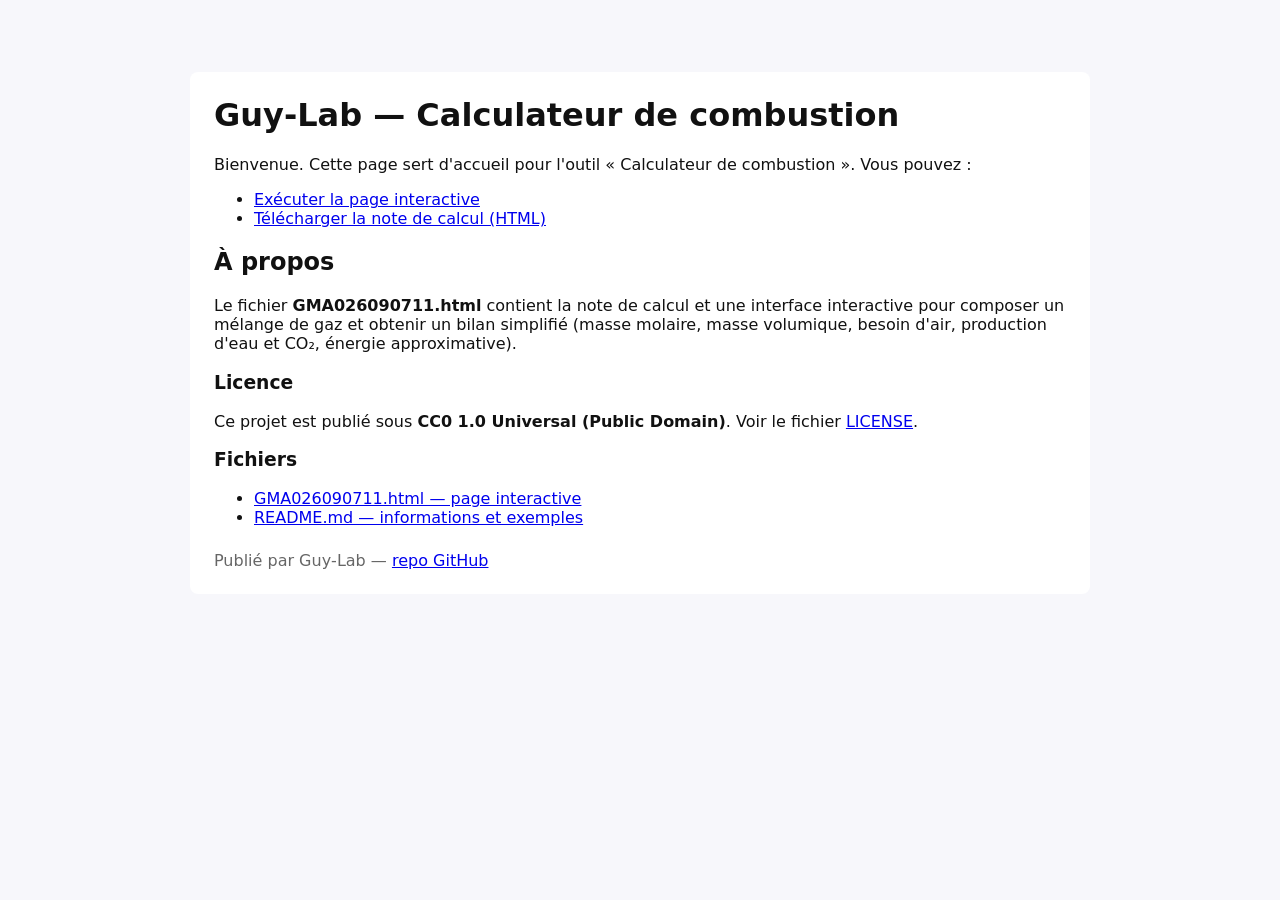
==== commit 88be612f: "Add homepage, GMA026090711.html (interactive copy), README and LICENSE (CC0)" ====
--- a/index.html
+++ b/index.html
@@ -3,75 +3,32 @@
 <head>
   <meta charset="utf-8">
   <meta name="viewport" content="width=device-width,initial-scale=1">
-  <title>Calculateur de combustion — Guy-Lab</title>
+  <title>Calculateur de combustion — Accueil</title>
   <link rel="stylesheet" href="assets/css/style.css">
+  <style>main{max-width:900px;margin:48px auto;background:#fff;padding:24px;border-radius:8px}</style>
 </head>
 <body>
-  <main class="container">
-    <h1>🔥 Calculateur de combustion</h1>
+  <main>
+    <h1>Guy‑Lab — Calculateur de combustion</h1>
+    <p>Bienvenue. Cette page sert d'accueil pour l'outil « Calculateur de combustion ». Vous pouvez :</p>
+    <ul>
+      <li><a href="/GMA026090711.html" id="run-link">Exécuter la page interactive</a></li>
+      <li><a href="/GMA026090711.html" download id="download-link">Télécharger la note de calcul (HTML)</a></li>
+    </ul>
 
-    <section id="compose">
-      <h2>1. Composez votre mélange (%)</h2>
-      <p class="hint">⚠️ Les pourcentages saisis sont des <strong>fractions molaires (volumiques)</strong>.</p>
+    <h2>À propos</h2>
+    <p>Le fichier <strong>GMA026090711.html</strong> contient la note de calcul et une interface interactive pour composer un mélange de gaz et obtenir un bilan simplifié (masse molaire, masse volumique, besoin d'air, production d'eau et CO₂, énergie approximative).</p>
 
-      <div id="components">
-        <!-- rows inserted here -->
-      </div>
+    <h3>Licence</h3>
+    <p>Ce projet est publié sous <strong>CC0 1.0 Universal (Public Domain)</strong>. Voir le fichier <a href="/LICENSE">LICENSE</a>.</p>
 
-      <button id="add-component">+ Ajouter un composant</button>
-      <div class="totals">Total : <span id="total-percent">0</span>%</div>
+    <h3>Fichiers</h3>
+    <ul>
+      <li><a href="/GMA026090711.html">GMA026090711.html — page interactive</a></li>
+      <li><a href="/README.md">README.md — informations et exemples</a></li>
+    </ul>
 
-      <label for="quantite">Quantité du mélange (unités de sortie)</label>
-      <div class="row">
-        <select id="unit">
-          <option value="kg">kg</option>
-          <option value="Nm3">Nm³</option>
-          <option value="kWh">kWh</option>
-        </select>
-      </div>
-
-      <label>Conditions de référence (Impératif pour la conversion Nm³)</label>
-      <div class="refs">
-        <label><input type="radio" name="ref" value="273.15" checked> 0 °C (273.15 K) - 1 atm</label>
-        <label><input type="radio" name="ref" value="288.15"> 15 °C (288.15 K) - 1 atm</label>
-        <label><input type="radio" name="ref" value="298.15"> 25 °C (298.15 K) - 100 kPa</label>
-      </div>
-
-      <button id="calculate">Calculer le Bilan</button>
-    </section>
-
-    <section id="results">
-      <h2>Résultats</h2>
-
-      <h3>📊 Masse molaire moyenne du mélange</h3>
-      <p id="mean-molar-mass">—</p>
-
-      <h3>📏 Masse volumique (à la condition choisie)</h3>
-      <p id="density">—</p>
-
-      <h3>⚡ Énergie (sommaire)</h3>
-      <p id="energy">—</p>
-
-      <h3>💨 Air Requis (approche simplifiée)</h3>
-      <p id="air">—</p>
-
-      <h3>💧 Eau Produite (approximée)</h3>
-      <p id="water">—</p>
-
-      <h3>🌍 CO₂ Émis (approximée)</h3>
-      <p id="co2">—</p>
-
-      <details>
-        <summary>Débogage / données brutes</summary>
-        <pre id="debug">—</pre>
-      </details>
-    </section>
-
-    <footer class="credits">
-      <p>Site publié par Guy-Lab. Les calculs sont fournis à titre indicatif — vérifiez les données thermochimiques pour des usages industriels.</p>
-    </footer>
+    <footer style="margin-top:24px;color:#666">Publié par Guy‑Lab — <a href="https://github.com/Guy-Lab/Guy-Lab.github.io">repo GitHub</a></footer>
   </main>
-
-  <script src="assets/js/app.js" defer></script>
 </body>
 </html>
